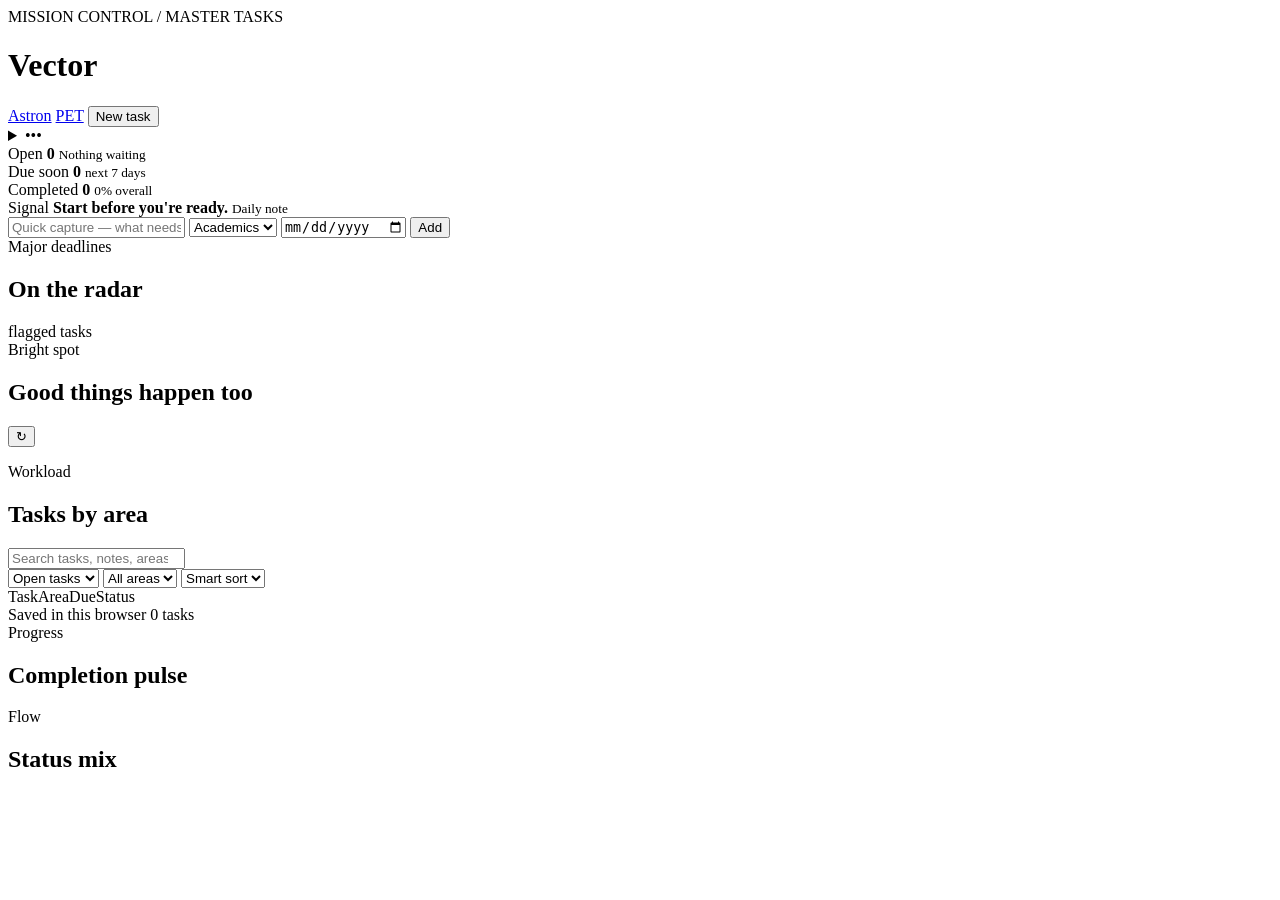
==== master-tasks/index.html @ 7cf07744 "Add Master Tasks dashboard structure" ====
<!doctype html>
<html lang="en">
<head>
  <meta charset="utf-8">
  <meta name="viewport" content="width=device-width, initial-scale=1">
  <meta name="theme-color" content="#191919">
  <meta name="description" content="A fast local-first master task dashboard for Mission Control.">
  <title>Master Tasks</title>
  <link rel="stylesheet" href="style.css">
</head>
<body>
  <main class="tracker-shell">
    <header class="tracker-header">
      <div class="identity">
        <span class="scope">MISSION CONTROL / MASTER TASKS</span>
        <h1>Vector</h1>
      </div>
      <div class="header-actions">
        <a class="quiet-button link-button" href="../">Astron</a>
        <a class="quiet-button link-button" href="../pet/">PET</a>
        <button class="primary-button" id="addDetailedTask">New task</button>
        <details class="more-menu">
          <summary aria-label="More options">•••</summary>
          <div class="menu-panel">
            <button id="exportData">Export data</button>
            <button id="importData">Import data</button>
            <button class="danger" id="resetData">Reset task tracker</button>
          </div>
        </details>
      </div>
    </header>

    <section class="summary" aria-label="Task summary">
      <div class="metric">
        <span class="label">Open</span>
        <strong id="openCount">0</strong>
        <small id="openNote">Nothing waiting</small>
      </div>
      <div class="metric">
        <span class="label">Due soon</span>
        <strong id="dueSoonCount">0</strong>
        <small>next 7 days</small>
      </div>
      <div class="metric">
        <span class="label">Completed</span>
        <strong id="completedCount">0</strong>
        <small id="completionRate">0% overall</small>
      </div>
      <div class="metric quote-metric">
        <span class="label">Signal</span>
        <strong id="quoteText">Start before you're ready.</strong>
        <small id="quoteSource">Daily note</small>
      </div>
    </section>

    <form class="quick-capture" id="quickForm">
      <input name="title" id="quickTitle" maxlength="180" placeholder="Quick capture — what needs doing?" autocomplete="off" required>
      <select name="area" aria-label="Area">
        <option>Academics</option>
        <option>Cyber</option>
        <option>Astron</option>
        <option>PET</option>
        <option>IDF</option>
        <option>Traveling</option>
        <option>Personal</option>
        <option>Other</option>
      </select>
      <input name="date" type="date" aria-label="Due date">
      <button class="primary-button">Add</button>
    </form>

    <section class="workspace">
      <aside class="left-rail">
        <article class="rail-panel deadlines-panel">
          <div class="panel-heading">
            <div><span class="label">Major deadlines</span><h2>On the radar</h2></div>
            <span class="tiny-note">flagged tasks</span>
          </div>
          <div id="deadlineList" class="deadline-list"></div>
        </article>

        <article class="rail-panel bright-panel">
          <div class="panel-heading">
            <div><span class="label">Bright spot</span><h2>Good things happen too</h2></div>
            <button class="icon-button" id="nextBrightSpot" aria-label="Next bright spot">↻</button>
          </div>
          <div class="bright-spot">
            <p id="brightText"></p>
            <small id="brightMeta"></small>
          </div>
        </article>

        <article class="rail-panel chart-panel">
          <div class="panel-heading">
            <div><span class="label">Workload</span><h2>Tasks by area</h2></div>
          </div>
          <div class="chart" id="areaChart"></div>
        </article>
      </aside>

      <section class="task-panel">
        <div class="task-toolbar">
          <div class="search-wrap">
            <input id="searchInput" type="search" placeholder="Search tasks, notes, areas…" aria-label="Search tasks">
          </div>
          <select id="statusFilter" aria-label="Filter by status">
            <option value="open">Open tasks</option>
            <option value="all">All statuses</option>
            <option value="Inbox">Inbox</option>
            <option value="Next">Next</option>
            <option value="In Progress">In Progress</option>
            <option value="Waiting">Waiting</option>
            <option value="Done">Done</option>
          </select>
          <select id="areaFilter" aria-label="Filter by area"><option value="all">All areas</option></select>
          <select id="sortSelect" aria-label="Sort tasks">
            <option value="smart">Smart sort</option>
            <option value="due">Due date</option>
            <option value="priority">Priority</option>
            <option value="created">Newest</option>
            <option value="area">Area</option>
          </select>
        </div>

        <div class="task-header-row">
          <span>Task</span><span>Area</span><span>Due</span><span>Status</span><span></span>
        </div>
        <div class="task-list" id="taskList"></div>
        <footer class="task-footer">
          <span>Saved in this browser</span>
          <span id="visibleCount">0 tasks</span>
        </footer>
      </section>

      <aside class="right-rail">
        <article class="rail-panel chart-panel">
          <div class="panel-heading">
            <div><span class="label">Progress</span><h2>Completion pulse</h2></div>
          </div>
          <div class="chart" id="completionChart"></div>
        </article>
        <article class="rail-panel status-panel">
          <div class="panel-heading">
            <div><span class="label">Flow</span><h2>Status mix</h2></div>
          </div>
          <div id="statusMix" class="status-mix"></div>
        </article>
      </aside>
    </section>
  </main>

  <dialog id="taskDialog">
    <form id="taskForm">
      <input type="hidden" name="id">
      <div class="modal-title">
        <div><span class="label" id="dialogEyebrow">Task details</span><h2 id="dialogTitle">New task</h2></div>
        <button type="button" data-close="taskDialog" aria-label="Close">×</button>
      </div>
      <label>Task<input name="title" maxlength="180" required></label>
      <div class="form-row">
        <label>Area<select name="area" id="dialogArea"></select></label>
        <label>Status<select name="status">
          <option>Inbox</option><option>Next</option><option>In Progress</option><option>Waiting</option><option>Done</option>
        </select></label>
      </div>
      <div class="form-row">
        <label>Due date<input name="date" type="date"></label>
        <label>Priority<select name="priority">
          <option>Medium</option><option>Critical</option><option>High</option><option>Low</option>
        </select></label>
      </div>
      <div class="form-row compact-row">
        <label class="check-label"><input name="major" type="checkbox"> Major deadline</label>
        <label>Estimated hours<input name="hours" type="number" min="0" max="999" step="0.25" placeholder="Optional"></label>
      </div>
      <label>Notes<textarea name="notes" rows="3" maxlength="1200" placeholder="Context, next step, links, submission details…"></textarea></label>
      <label>Attach files<input name="files" type="file" multiple><small class="field-note">Stored only in this browser. Up to 1.25 MB per file.</small></label>
      <div id="attachmentList" class="attachment-list"></div>
      <div class="modal-actions">
        <button type="button" class="danger-button" id="deleteTaskButton">Delete</button>
        <span class="modal-spacer"></span>
        <button type="button" class="quiet-button" data-close="taskDialog">Cancel</button>
        <button class="primary-button">Save task</button>
      </div>
    </form>
  </dialog>

  <dialog id="confirmDialog">
    <form id="confirmForm">
      <div class="modal-title">
        <div><span class="label">Confirm action</span><h2>Are you sure?</h2></div>
        <button type="button" id="confirmClose" aria-label="Close">×</button>
      </div>
      <p id="confirmMessage" class="confirm-message"></p>
      <div class="modal-actions">
        <button type="button" class="quiet-button" id="confirmCancel">Cancel</button>
        <button type="submit" class="primary-button" id="confirmAccept">Delete</button>
      </div>
    </form>
  </dialog>

  <input type="file" id="importFile" accept="application/json" hidden>
  <script src="app.js?v=20260913-1"></script>
</body>
</html>
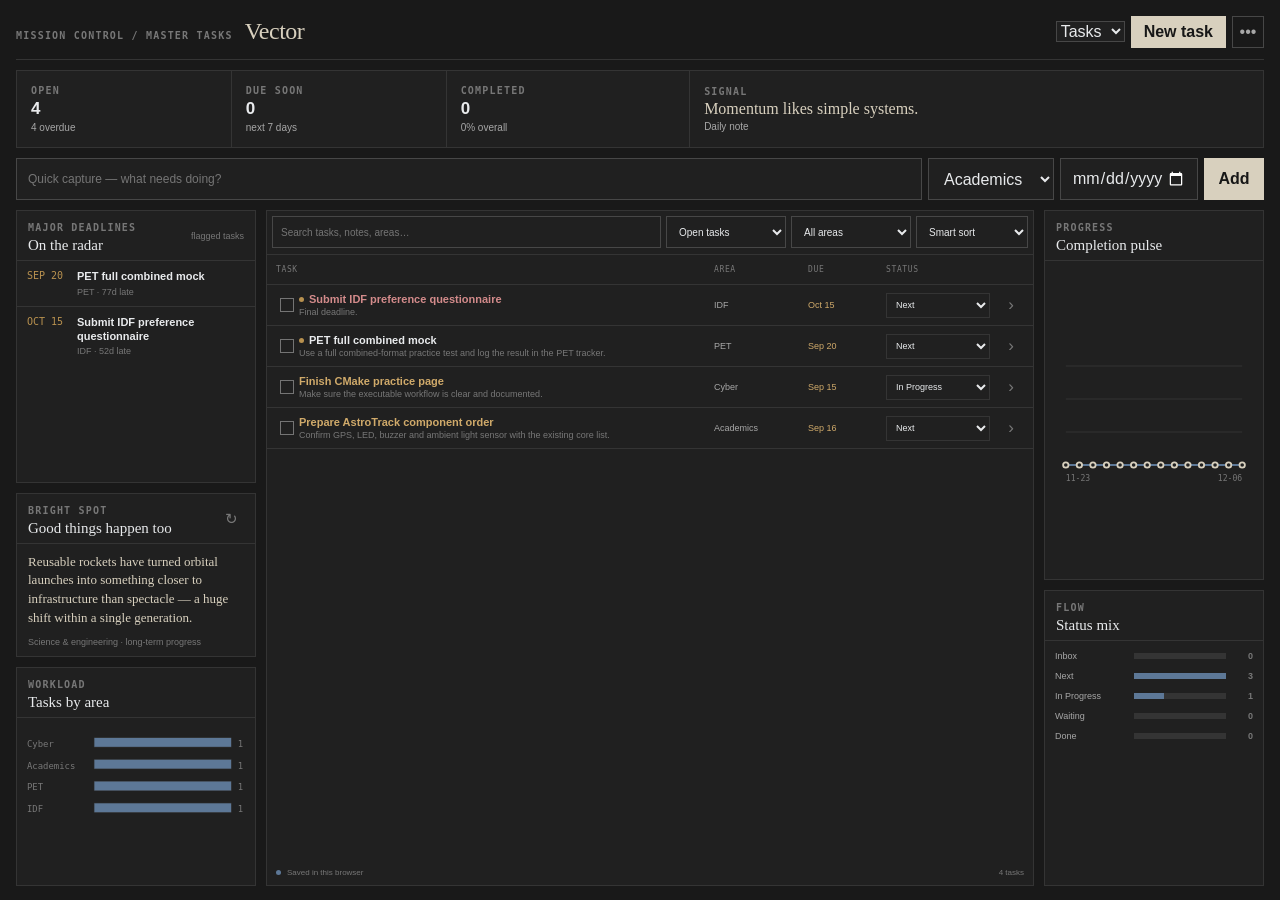
==== commit 3c5420a0: "Add persistent tracker switcher to Master Tasks" ====
--- a/master-tasks/index.html
+++ b/master-tasks/index.html
@@ -16,8 +16,11 @@
         <h1>Vector</h1>
       </div>
       <div class="header-actions">
-        <a class="quiet-button link-button" href="../">Astron</a>
-        <a class="quiet-button link-button" href="../pet/">PET</a>
+        <select class="page-switcher" aria-label="Switch tracker" onchange="if(this.value) location.href=this.value">
+          <option value="../">Astron</option>
+          <option value="../pet/">PET</option>
+          <option value="./" selected>Tasks</option>
+        </select>
         <button class="primary-button" id="addDetailedTask">New task</button>
         <details class="more-menu">
           <summary aria-label="More options">•••</summary>
--- a/master-tasks/style.css
+++ b/master-tasks/style.css
@@ -0,0 +1,164 @@
+:root{
+  --notion:#191919;--surface:#202020;--surface-2:#252525;--surface-3:#2b2b2b;
+  --line:#343434;--line-strong:#474747;--text:#e8eaec;--muted:#a7a7a7;--dim:#777;
+  --teal:#5d7897;--parchment:#d8d0be;--amber:#b8914f;--red:#b66f6f;--green:#7e9a83;--purple:#9b8aac;
+  color-scheme:dark
+}
+*{box-sizing:border-box}
+html,body{width:100%;height:100%}
+body{margin:0;background:var(--notion);color:var(--text);font-family:ui-sans-serif,-apple-system,BlinkMacSystemFont,"Segoe UI",sans-serif;overflow:hidden}
+button,input,select,textarea{font:inherit}
+button,select,input[type=checkbox],summary{cursor:pointer}
+button:focus-visible,input:focus-visible,select:focus-visible,textarea:focus-visible,summary:focus-visible{outline:2px solid var(--teal);outline-offset:2px}
+a{color:inherit;text-decoration:none}
+
+.tracker-shell{width:100%;height:100dvh;min-height:560px;padding:14px 16px;display:grid;grid-template-rows:46px 78px 42px minmax(0,1fr);gap:10px;background:var(--notion)}
+.tracker-header{display:flex;align-items:center;justify-content:space-between;gap:20px;border-bottom:1px solid var(--line);padding-bottom:10px}
+.identity{display:flex;align-items:baseline;gap:12px;min-width:0}
+.identity h1{margin:0;color:var(--parchment);font-family:Georgia,"Times New Roman",serif;font-size:24px;font-weight:500;letter-spacing:-.02em}
+.scope,.label{color:var(--dim);font-family:ui-monospace,SFMono-Regular,Menlo,Consolas,monospace;font-size:10px;font-weight:700;letter-spacing:.12em;text-transform:uppercase}
+.header-actions{display:flex;gap:6px;align-items:center}
+select,input,textarea{border:1px solid var(--line-strong);border-radius:0;background:var(--surface);color:var(--text)}
+button{border-radius:0}
+.quiet-button,.primary-button,.link-button{height:32px;padding:0 12px;border:1px solid var(--line-strong);color:var(--text);background:transparent}
+.link-button{display:inline-flex;align-items:center}
+.quiet-button:hover,.link-button:hover{background:var(--surface-2)}
+.primary-button{border-color:var(--parchment);background:var(--parchment);color:#171717;font-weight:650}
+.primary-button:hover{background:#ebe4d4}
+.danger-button{height:32px;padding:0 12px;border:1px solid #654343;background:transparent;color:#d59a9a}
+.danger-button:hover{background:#2b2020}
+.more-menu{position:relative}
+.more-menu summary{width:32px;height:32px;display:grid;place-items:center;border:1px solid var(--line-strong);color:var(--muted);list-style:none}
+.more-menu summary::-webkit-details-marker{display:none}
+.menu-panel{position:absolute;z-index:20;right:0;top:38px;width:165px;padding:5px;border:1px solid var(--line-strong);background:#202020;box-shadow:0 10px 30px rgba(0,0,0,.35)}
+.menu-panel button{width:100%;padding:8px;border:0;background:transparent;color:var(--muted);text-align:left;font-size:11px}
+.menu-panel button:hover{background:var(--surface-2);color:var(--text)}
+.menu-panel .danger:hover{color:#d59a9a}
+
+.summary{display:grid;grid-template-columns:.75fr .75fr .85fr 2fr;border:1px solid var(--line);background:var(--surface)}
+.summary>div{min-width:0;padding:10px 14px;border-right:1px solid var(--line)}
+.summary>div:last-child{border-right:0}
+.metric{display:flex;flex-direction:column;justify-content:center}
+.metric strong{display:block;margin-top:3px;overflow:hidden;font-size:17px;font-weight:600;text-overflow:ellipsis;white-space:nowrap}
+.metric small{display:block;margin-top:3px;color:var(--muted);font-size:10px;overflow:hidden;text-overflow:ellipsis;white-space:nowrap}
+.quote-metric strong{font-family:Georgia,"Times New Roman",serif;font-size:16px;font-weight:500;color:var(--parchment)}
+
+.quick-capture{display:grid;grid-template-columns:minmax(0,1fr) 126px 138px 60px;gap:6px}
+.quick-capture input,.quick-capture select{height:42px;padding:0 11px;background:var(--surface)}
+.quick-capture input:first-child{font-size:12px}
+.quick-capture .primary-button{height:42px}
+
+.workspace{min-height:0;display:grid;grid-template-columns:240px minmax(0,1fr) 220px;gap:10px}
+.left-rail,.right-rail{min-height:0;display:grid;gap:10px}
+.left-rail{grid-template-rows:minmax(0,1.25fr) minmax(0,.75fr) minmax(0,1fr)}
+.right-rail{grid-template-rows:minmax(0,1.25fr) minmax(0,1fr)}
+.rail-panel,.task-panel{min-height:0;border:1px solid var(--line);background:var(--surface);overflow:hidden}
+.panel-heading{height:50px;display:flex;align-items:center;justify-content:space-between;gap:10px;padding:8px 11px;border-bottom:1px solid var(--line)}
+.panel-heading h2{margin:2px 0 0;font-family:Georgia,"Times New Roman",serif;font-size:15px;font-weight:500}
+.tiny-note{color:var(--dim);font-size:9px}
+.icon-button{width:26px;height:26px;border:0;background:transparent;color:var(--dim);font-size:15px}
+.icon-button:hover{color:var(--text);background:var(--surface-2)}
+
+.deadline-list{height:calc(100% - 50px);overflow:auto}
+.deadline-row{display:grid;grid-template-columns:42px minmax(0,1fr);gap:8px;padding:9px 10px;border-bottom:1px solid var(--line)}
+.deadline-row:last-child{border-bottom:0}
+.deadline-date{font-family:ui-monospace,monospace;font-size:10px;color:var(--amber);text-transform:uppercase}
+.deadline-copy{min-width:0}
+.deadline-copy strong{display:block;font-size:11px;font-weight:600;line-height:1.25}
+.deadline-copy small{display:block;margin-top:3px;color:var(--dim);font-size:9px}
+.empty-rail{height:100%;display:grid;place-items:center;padding:16px;text-align:center;color:var(--dim);font-family:Georgia,"Times New Roman",serif;font-size:12px}
+
+.bright-spot{height:calc(100% - 50px);padding:11px;display:flex;flex-direction:column;justify-content:center}
+.bright-spot p{margin:0;font-family:Georgia,"Times New Roman",serif;font-size:13px;line-height:1.45;color:var(--parchment)}
+.bright-spot small{margin-top:8px;color:var(--dim);font-size:9px;line-height:1.35}
+
+.chart{height:calc(100% - 50px);padding:8px 10px}
+.chart svg{width:100%;height:100%;display:block}
+.chart-grid{stroke:var(--line);stroke-width:1}
+.chart-axis{fill:var(--dim);font:9px ui-monospace,SFMono-Regular,Menlo,Consolas,monospace}
+.chart-bar{fill:var(--teal)}
+.chart-line{fill:none;stroke:var(--teal);stroke-width:2}
+.chart-dot{fill:var(--surface);stroke:var(--parchment);stroke-width:2}
+
+.task-panel{display:grid;grid-template-rows:44px 30px minmax(0,1fr) 26px}
+.task-toolbar{display:grid;grid-template-columns:minmax(160px,1fr) 120px 120px 112px;gap:5px;padding:5px;border-bottom:1px solid var(--line)}
+.task-toolbar input,.task-toolbar select{width:100%;height:32px;padding:0 8px;font-size:10px}
+.task-header-row{display:grid;grid-template-columns:minmax(0,1fr) 86px 70px 104px 26px;gap:8px;align-items:center;padding:0 9px;border-bottom:1px solid var(--line);color:var(--dim);font-family:ui-monospace,monospace;font-size:8px;text-transform:uppercase;letter-spacing:.08em}
+.task-list{min-height:0;overflow:auto}
+.task-row{display:grid;grid-template-columns:minmax(0,1fr) 86px 70px 104px 26px;gap:8px;align-items:center;padding:7px 9px;border-bottom:1px solid var(--line)}
+.task-row:hover{background:var(--surface-2)}
+.task-row.done{opacity:.55}
+.task-main{min-width:0;display:grid;grid-template-columns:16px minmax(0,1fr);gap:7px;align-items:center}
+.task-check{appearance:none;width:14px;height:14px;border:1px solid #747474;background:transparent;position:relative}
+.task-check:checked{border-color:var(--teal);background:var(--teal)}
+.task-check:checked:after{content:"";position:absolute;left:3px;top:1px;width:4px;height:7px;border:solid #191919;border-width:0 2px 2px 0;transform:rotate(45deg)}
+.task-copy{min-width:0}
+.task-copy strong{display:block;overflow:hidden;text-overflow:ellipsis;white-space:nowrap;font-size:11px;font-weight:580}
+.task-copy small{display:block;margin-top:2px;overflow:hidden;text-overflow:ellipsis;white-space:nowrap;color:var(--dim);font-size:9px}
+.task-row.done .task-copy strong{text-decoration:line-through}
+.area-pill{overflow:hidden;text-overflow:ellipsis;white-space:nowrap;color:var(--muted);font-size:9px}
+.task-date{font-size:9px;color:var(--muted)}
+.task-date.late{color:#d0aa6a}
+.inline-status{width:100%;height:25px;padding:0 5px;border-color:var(--line);background:transparent;font-size:9px}
+.inline-status:hover{background:var(--surface-3)}
+.row-menu{font-size:17px}
+.major-dot{display:inline-block;width:5px;height:5px;margin-right:5px;border-radius:50%;background:var(--amber);vertical-align:1px}
+.priority-critical{color:#d38b8b}.priority-high{color:#d0aa6a}
+.task-footer{display:flex;align-items:center;justify-content:space-between;padding:0 9px;color:var(--dim);font-size:8px}
+.task-footer span:first-child:before{content:"";display:inline-block;width:5px;height:5px;margin-right:6px;border-radius:50%;background:var(--teal)}
+.task-empty{height:100%;display:grid;place-items:center;color:var(--dim);font-family:Georgia,"Times New Roman",serif;font-size:13px}
+
+.status-mix{height:calc(100% - 50px);padding:10px;overflow:auto}
+.status-row{display:grid;grid-template-columns:72px minmax(0,1fr) 20px;gap:7px;align-items:center;margin-bottom:10px}
+.status-row span,.status-row strong{font-size:9px}
+.status-row span{color:var(--muted)}
+.status-row strong{text-align:right;color:var(--dim)}
+.status-track{height:6px;background:var(--line)}
+.status-fill{height:100%;background:var(--teal)}
+
+dialog{width:min(520px,calc(100% - 24px));max-height:calc(100dvh - 24px);padding:0;border:1px solid var(--line-strong);border-radius:0;background:#202020;color:var(--text);box-shadow:0 18px 60px rgba(0,0,0,.5)}
+dialog::backdrop{background:rgba(0,0,0,.64)}
+dialog form{padding:16px}
+.modal-title{display:flex;justify-content:space-between;align-items:start;margin-bottom:14px}
+.modal-title h2{margin:2px 0 0;font-family:Georgia,"Times New Roman",serif;font-size:22px;font-weight:500}
+.modal-title button{border:0;background:transparent;color:var(--muted);font-size:20px}
+dialog label{display:grid;gap:5px;margin-bottom:10px;color:var(--muted);font-size:10px;font-weight:700;letter-spacing:.06em;text-transform:uppercase}
+dialog input,dialog select,dialog textarea{width:100%;min-height:34px;padding:7px 9px;color:var(--text);font-size:12px;letter-spacing:normal;text-transform:none}
+dialog textarea{resize:vertical;min-height:74px}
+.form-row{display:grid;grid-template-columns:1fr 1fr;gap:10px}
+.compact-row{align-items:end}
+.check-label{display:flex!important;grid-template-columns:none!important;align-items:center;gap:8px;height:34px;margin-top:17px!important;text-transform:none!important;letter-spacing:0!important;font-size:11px!important}
+.check-label input{width:14px;height:14px;min-height:0;accent-color:var(--teal)}
+.field-note{color:var(--dim);font-size:9px;font-weight:400;text-transform:none;letter-spacing:0}
+.attachment-list{display:grid;gap:5px;margin:2px 0 10px}
+.attachment-row{display:grid;grid-template-columns:minmax(0,1fr) auto auto;gap:7px;align-items:center;padding:6px 8px;border:1px solid var(--line);font-size:10px}
+.attachment-row span{overflow:hidden;text-overflow:ellipsis;white-space:nowrap}
+.attachment-row a{color:var(--parchment);font-size:9px}
+.attachment-row button{border:0;background:transparent;color:var(--dim)}
+.modal-actions{display:flex;justify-content:flex-end;align-items:center;gap:7px;margin-top:14px}
+.modal-spacer{flex:1}
+.confirm-message{margin:0;color:var(--muted);font-size:11px;line-height:1.5}
+
+@media(max-width:1080px){
+  .workspace{grid-template-columns:210px minmax(0,1fr)}
+  .right-rail{display:none}
+}
+@media(max-width:780px){
+  body{overflow:auto}
+  .tracker-shell{height:auto;min-height:100dvh;grid-template-rows:auto auto auto auto}
+  .tracker-header{align-items:flex-start}
+  .identity{display:block}.identity h1{font-size:21px}
+  .header-actions{flex-wrap:wrap;justify-content:flex-end}.header-actions .link-button{display:none}
+  .summary{grid-template-columns:1fr 1fr}.summary>div:nth-child(2){border-right:0}.summary>div:nth-child(n+3){display:none}
+  .quick-capture{grid-template-columns:minmax(0,1fr) 80px}.quick-capture select,.quick-capture input[type=date]{display:none}
+  .workspace{grid-template-columns:1fr;grid-template-rows:auto minmax(520px,70vh)}
+  .left-rail{display:none}
+  .task-toolbar{grid-template-columns:minmax(0,1fr) 105px}.task-toolbar #areaFilter,.task-toolbar #sortSelect{display:none}
+  .task-header-row,.task-row{grid-template-columns:minmax(0,1fr) 64px 88px 24px}
+  .task-header-row span:nth-child(2),.task-row .area-pill{display:none}
+}
+@media(max-height:650px){
+  .tracker-shell{padding-block:8px;grid-template-rows:40px 66px 38px minmax(0,1fr);gap:7px}
+  .quick-capture input,.quick-capture select,.quick-capture .primary-button{height:38px}
+  .panel-heading{height:44px}.deadline-list,.bright-spot,.chart,.status-mix{height:calc(100% - 44px)}
+}
